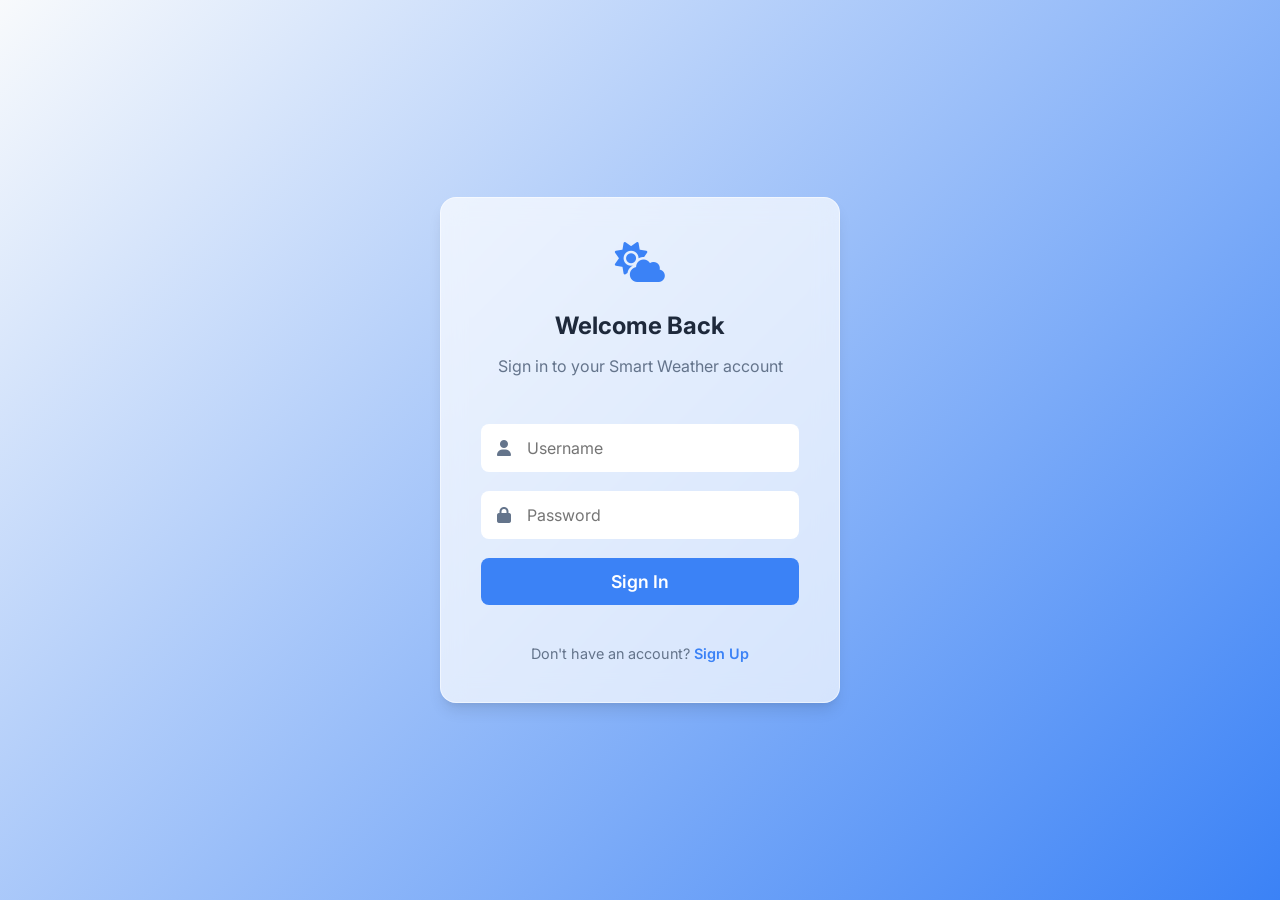
==== farmer.html @ 43851e6f "Initial commit: Smart Weather Release" ====
<!DOCTYPE html>
<html lang="en">

<head>
    <meta charset="UTF-8">
    <meta name="viewport" content="width=device-width, initial-scale=1.0">
    <title>Farmer Mode - Smart Weather</title>
    <link rel="stylesheet" href="assets/css/style.css">
    <link rel="stylesheet" href="https://cdnjs.cloudflare.com/ajax/libs/font-awesome/6.4.0/css/all.min.css">
</head>

<body>

    <nav>
        <a href="index.html" class="logo">
            <i class="fa-solid fa-cloud-sun"></i> Smart Weather
        </a>
        <div class="nav-links">
            <a href="index.html">Dashboard</a>
            <a href="map.html">Explorer Map</a>
            <a href="farmer.html" class="active">Farmer Mode</a>
            <a href="aqi.html">Health & AQI</a>
            <a href="trends.html">Trends</a>
            <a href="alerts.html">Alerts</a>
            <a href="#" id="logout-btn" style="color:var(--alert-danger)"><i class="fa-solid fa-right-from-bracket"></i>
                Logout</a>
        </div>
        <button class="theme-toggle" id="theme-toggle" title="Toggle Dark Mode">
            <i class="fa-solid fa-moon"></i>
        </button>
    </nav>

    <div class="container">
        <header style="margin-bottom: 2rem;">
            <h1><i class="fa-solid fa-seedling" style="color:#10b981;"></i> Farmer Assistant</h1>
            <p style="color: var(--text-secondary);">Localized weather insights tailored for agriculture.</p>
        </header>

        <div class="dashboard-grid">
            <div class="card glass">
                <h3>7-Day Rainfall Forecast</h3>
                <div style="margin-top:1rem;">
                    <p style="color:var(--text-secondary)"><i>Generated using OpenWeather predictive data.</i></p>
                    <ul class="forecast-list" style="margin-top:1rem;">
                        <li class="forecast-item"><span>Today</span> <span>0% chance</span> <span><i
                                    class="fa-solid fa-cloud-sun"></i></span></li>
                        <li class="forecast-item"><span>Tomorrow</span> <span>15% chance</span> <span><i
                                    class="fa-solid fa-cloud"></i></span></li>
                        <li class="forecast-item" style="border-left: 3px solid var(--alert-info)"><span>Day 3</span>
                            <span>85% chance - Heavy Rain</span> <span><i
                                    class="fa-solid fa-cloud-showers-heavy"></i></span>
                        </li>
                        <li class="forecast-item"><span>Day 4</span> <span>20% chance</span> <span><i
                                    class="fa-solid fa-cloud-sun"></i></span></li>
                        <li class="forecast-item"><span>Day 5</span> <span>0% chance</span> <span><i
                                    class="fa-solid fa-sun"></i></span></li>
                    </ul>
                </div>
            </div>

            <div class="card glass">
                <h3><i class="fa-solid fa-tractor" style="color:var(--alert-warning)"></i> Smart Farming Advice</h3>
                <div style="margin-top:1rem;">
                    <div class="suggestion-box success">
                        <i class="fa-solid fa-seedling"></i>
                        <div>
                            <strong>Sowing Advisory</strong> <br>
                            Soil moisture is adequate for sowing early rabi crops today.
                        </div>
                    </div>

                    <div class="suggestion-box danger">
                        <i class="fa-solid fa-spray-can-sparkles"></i>
                        <div>
                            <strong>Pesticide Alert</strong> <br>
                            High chance of rain on Day 3. <b>Avoid pesticide/fertilizer spraying</b> for the next 48
                            hours to prevent wash-off.
                        </div>
                    </div>

                    <div class="suggestion-box warning">
                        <i class="fa-solid fa-wheat-awn"></i>
                        <div>
                            <strong>Harvesting Advisory</strong> <br>
                            If harvesting, complete work by tomorrow evening before the expected showers.
                        </div>
                    </div>
                </div>
            </div>
        </div>
    </div>

    <footer>
        <p>&copy; 2026 Smart Weather Advisory System | Built by Rudraksh Thakare</p>
    </footer>

    <script src="assets/js/main.js"></script>
</body>

</html>
---- assets/css/style.css ----
/* assets/css/style.css */
@import url('https://fonts.googleapis.com/css2?family=Inter:wght@300;400;500;600;700&display=swap');

:root {
   /* Light Mode Colors */
   --bg-primary: #f8fafc;
   --bg-secondary: #ffffff;
   --text-primary: #1e293b;
   --text-secondary: #64748b;
   --accent: #3b82f6;
   --accent-hover: #2563eb;
   --card-bg: rgba(255, 255, 255, 0.7);
   --card-border: rgba(255, 255, 255, 0.5);
   --shadow: 0 10px 15px -3px rgba(0, 0, 0, 0.1), 0 4px 6px -2px rgba(0, 0, 0, 0.05);
   --alert-danger: #ef4444;
   --alert-warning: #f59e0b;
   --alert-info: #0ea5e9;
   --alert-success: #10b981;
}

[data-theme="dark"] {
   /* Dark Mode Colors */
   --bg-primary: #0f172a;
   --bg-secondary: #1e293b;
   --text-primary: #f8fafc;
   --text-secondary: #94a3b8;
   --accent: #60a5fa;
   --accent-hover: #93c5fd;
   --card-bg: rgba(30, 41, 59, 0.7);
   --card-border: rgba(255, 255, 255, 0.1);
   --shadow: 0 10px 15px -3px rgba(0, 0, 0, 0.5), 0 4px 6px -2px rgba(0, 0, 0, 0.3);
}

* {
    margin: 0;
    padding: 0;
    box-sizing: border-box;
    font-family: 'Inter', sans-serif;
    transition: background-color 0.3s ease, color 0.3s ease;
}

body {
    background-color: var(--bg-primary);
    color: var(--text-primary);
    min-height: 100vh;
    display: flex;
    flex-direction: column;
}

/* Glassmorphism Classes */
.glass {
    background: var(--card-bg);
    backdrop-filter: blur(12px);
    -webkit-backdrop-filter: blur(12px);
    border: 1px solid var(--card-border);
    box-shadow: var(--shadow);
    border-radius: 16px;
}

/* Navbar */
nav {
    display: flex;
    justify-content: space-between;
    align-items: center;
    padding: 1rem 5%;
    background: var(--bg-secondary);
    box-shadow: 0 2px 4px rgba(0,0,0,0.05);
    position: sticky;
    top: 0;
    z-index: 100;
}

.logo {
    font-size: 1.5rem;
    font-weight: 700;
    color: var(--accent);
    text-decoration: none;
    display: flex;
    align-items: center;
    gap: 0.5rem;
}

.nav-links {
    display: flex;
    gap: 1.5rem;
    align-items: center;
}

.nav-links a {
    text-decoration: none;
    color: var(--text-secondary);
    font-weight: 500;
    transition: color 0.2s;
}

.nav-links a:hover, .nav-links a.active {
    color: var(--accent);
}

.theme-toggle {
    background: none;
    border: none;
    color: var(--text-primary);
    font-size: 1.2rem;
    cursor: pointer;
    padding: 0.5rem;
    border-radius: 50%;
    transition: background 0.2s;
}

.theme-toggle:hover {
    background: rgba(0,0,0,0.05);
}

[data-theme="dark"] .theme-toggle:hover {
    background: rgba(255,255,255,0.1);
}

/* Main Container */
.container {
    max-width: 1200px;
    margin: 2rem auto;
    padding: 0 1rem;
    flex: 1;
    width: 100%;
}

/* Grid Layouts */
.dashboard-grid {
    display: grid;
    grid-template-columns: repeat(auto-fit, minmax(300px, 1fr));
    gap: 1.5rem;
    margin-top: 2rem;
}

.card {
    padding: 1.5rem;
    display: flex;
    flex-direction: column;
    gap: 1rem;
}

/* Weather Specific Components */
.weather-main {
    text-align: center;
}

.temp-large {
    font-size: 4rem;
    font-weight: 700;
    color: var(--text-primary);
}

.weather-desc {
    font-size: 1.2rem;
    color: var(--text-secondary);
    text-transform: capitalize;
}

.weather-icon-large {
    width: 120px;
    height: 120px;
    margin: 0 auto;
}

.weather-details {
    display: flex;
    justify-content: space-around;
    padding-top: 1rem;
    border-top: 1px solid var(--card-border);
}

.detail-item {
    display: flex;
    flex-direction: column;
    align-items: center;
    gap: 0.5rem;
}

.detail-value {
    font-weight: 600;
    font-size: 1.1rem;
}

/* Forecast List */
.forecast-list {
    display: flex;
    flex-direction: column;
    gap: 1rem;
}

.forecast-item {
    display: flex;
    justify-content: space-between;
    align-items: center;
    padding: 0.8rem;
    border-radius: 8px;
    background: rgba(0,0,0,0.03);
}

[data-theme="dark"] .forecast-item {
    background: rgba(255,255,255,0.05);
}

.forecast-item img {
    width: 40px;
}

/* Suggestions Box */
.suggestion-box {
    padding: 1rem;
    border-radius: 8px;
    margin-top: 0.5rem;
    display: flex;
    align-items: flex-start;
    gap: 1rem;
}

.suggestion-box i {
    font-size: 1.5rem;
}

.suggestion-box.info { background: rgba(14, 165, 233, 0.1); color: var(--alert-info); }
.suggestion-box.warning { background: rgba(245, 158, 11, 0.1); color: var(--alert-warning); }
.suggestion-box.danger { background: rgba(239, 68, 68, 0.1); color: var(--alert-danger); }
.suggestion-box.success { background: rgba(16, 185, 129, 0.1); color: var(--alert-success); }


/* Loading Spinner */
.loader {
    border: 4px solid var(--card-border);
    border-top: 4px solid var(--accent);
    border-radius: 50%;
    width: 40px;
    height: 40px;
    animation: spin 1s linear infinite;
    margin: 2rem auto;
}

@keyframes spin {
    0% { transform: rotate(0deg); }
    100% { transform: rotate(360deg); }
}

/* Buttons */
.btn {
    background: var(--accent);
    color: white;
    border: none;
    padding: 0.5rem 1rem;
    border-radius: 6px;
    cursor: pointer;
    font-weight: 500;
    transition: background 0.2s;
}

.btn:hover {
    background: var(--accent-hover);
}

/* Alerts Page */
.alert-card {
    border-left: 4px solid var(--alert-warning);
}
.alert-card.critical { border-left-color: var(--alert-danger); }
.alert-card.high { border-left-color: var(--alert-danger); }
.alert-card.medium { border-left-color: var(--alert-warning); }
.alert-card.low { border-left-color: var(--alert-info); }

/* Footer */
footer {
    text-align: center;
    padding: 2rem;
    margin-top: auto;
    color: var(--text-secondary);
    font-size: 0.9rem;
}

/* Responsive */
@media (max-width: 768px) {
    .nav-links {
        display: none; /* In a real app, implement a hamburger menu here */
    }
}
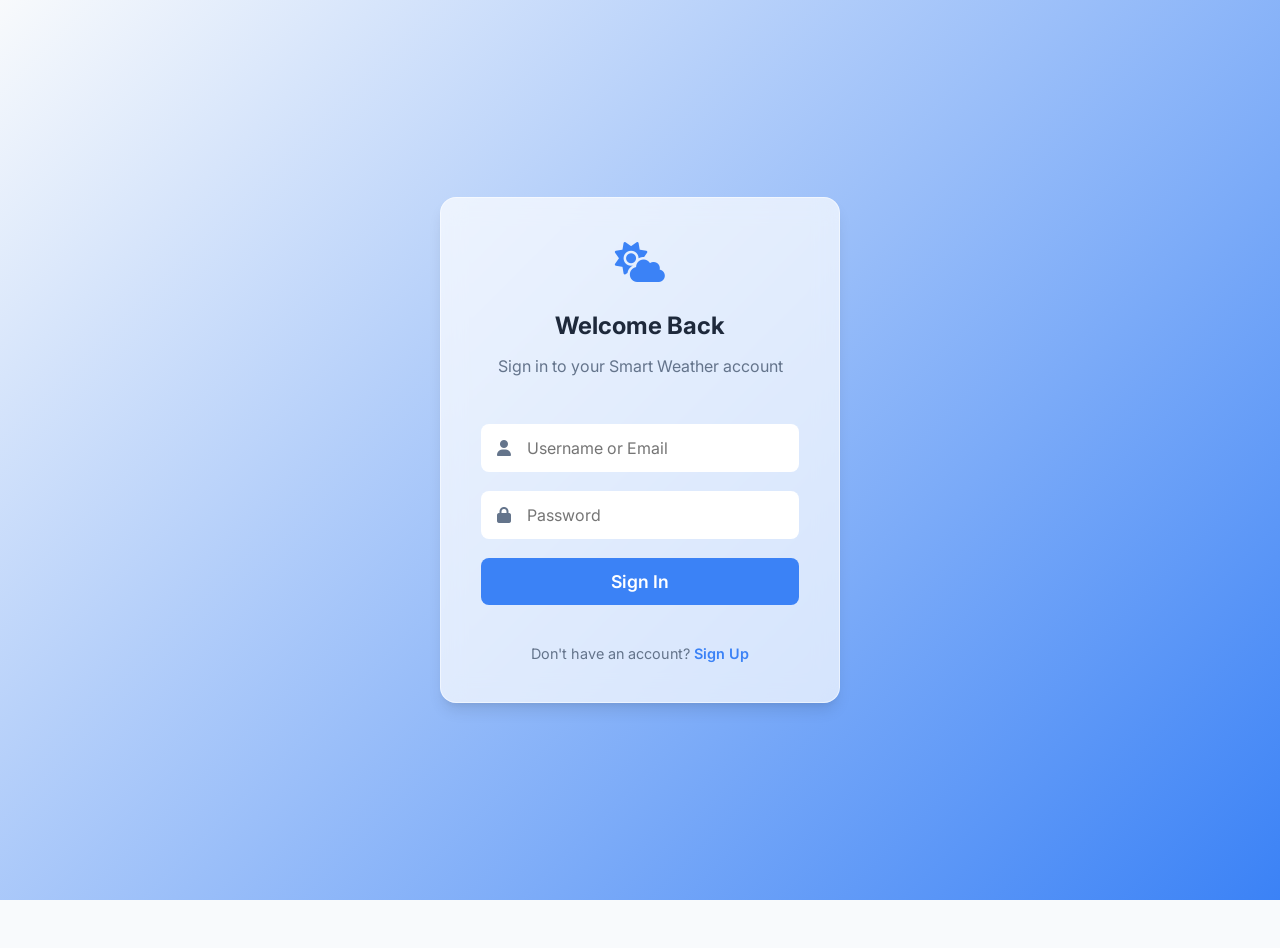
==== commit fa66c70f: "update: latest project changes" ====
--- a/farmer.html
+++ b/farmer.html
@@ -30,10 +30,22 @@
         </button>
     </nav>
 
-    <div class="container">
-        <header style="margin-bottom: 2rem;">
-            <h1><i class="fa-solid fa-seedling" style="color:#10b981;"></i> Farmer Assistant</h1>
-            <p style="color: var(--text-secondary);">Localized weather insights tailored for agriculture.</p>
+    <div class="container" id="farmer-content">
+        <header style="margin-bottom: 2rem; display: flex; justify-content: space-between; align-items: center; flex-wrap: wrap; gap: 1rem;">
+            <div>
+                <h1><i class="fa-solid fa-seedling" style="color:#10b981;"></i> Farmer Assistant</h1>
+                <p style="color: var(--text-secondary);">Localized weather insights tailored for agriculture.</p>
+            </div>
+            <div style="display: flex; align-items: center; gap: 0.5rem; background: var(--card-bg); padding: 0.5rem 1rem; border-radius: 8px; border: 1px solid var(--card-border);">
+                <i class="fa-solid fa-wheat-awn" style="color:var(--accent);"></i>
+                <label for="crop-selector" style="font-weight: 600;">Active Crop:</label>
+                <select id="crop-selector" style="background: transparent; border: none; color: var(--text-primary); font-family: inherit; font-size: 1rem; cursor: pointer; outline: none;">
+                    <option value="generic">Mixed / Generic</option>
+                    <option value="wheat">Wheat</option>
+                    <option value="rice">Rice</option>
+                    <option value="cotton">Cotton</option>
+                </select>
+            </div>
         </header>
 
         <div class="dashboard-grid">
@@ -41,48 +53,55 @@
                 <h3>7-Day Rainfall Forecast</h3>
                 <div style="margin-top:1rem;">
                     <p style="color:var(--text-secondary)"><i>Generated using OpenWeather predictive data.</i></p>
-                    <ul class="forecast-list" style="margin-top:1rem;">
-                        <li class="forecast-item"><span>Today</span> <span>0% chance</span> <span><i
-                                    class="fa-solid fa-cloud-sun"></i></span></li>
-                        <li class="forecast-item"><span>Tomorrow</span> <span>15% chance</span> <span><i
-                                    class="fa-solid fa-cloud"></i></span></li>
-                        <li class="forecast-item" style="border-left: 3px solid var(--alert-info)"><span>Day 3</span>
-                            <span>85% chance - Heavy Rain</span> <span><i
-                                    class="fa-solid fa-cloud-showers-heavy"></i></span>
-                        </li>
-                        <li class="forecast-item"><span>Day 4</span> <span>20% chance</span> <span><i
-                                    class="fa-solid fa-cloud-sun"></i></span></li>
-                        <li class="forecast-item"><span>Day 5</span> <span>0% chance</span> <span><i
-                                    class="fa-solid fa-sun"></i></span></li>
+                    <ul class="forecast-list" id="farmer-forecast-list" style="margin-top:1rem;">
+                        <!-- Forecast items will be injected here dynamically -->
+                        <li class="forecast-item"><span>Loading...</span></li>
                     </ul>
                 </div>
             </div>
 
-            <div class="card glass">
-                <h3><i class="fa-solid fa-tractor" style="color:var(--alert-warning)"></i> Smart Farming Advice</h3>
+            <div class="card glass" id="soil-data-card" style="display: none;">
+                <h3><i class="fa-solid fa-layer-group" style="color:var(--accent)"></i> Advanced Soil Data</h3>
                 <div style="margin-top:1rem;">
-                    <div class="suggestion-box success">
-                        <i class="fa-solid fa-seedling"></i>
-                        <div>
-                            <strong>Sowing Advisory</strong> <br>
-                            Soil moisture is adequate for sowing early rabi crops today.
+                    <p style="color:var(--text-secondary); margin-bottom: 1rem;"><i>Calculated local agrometrics.</i></p>
+                    
+                    <div class="weather-details" style="display:flex; flex-direction:column; gap:0.5rem; justify-content: flex-start; padding-top: 0; border: none;">
+                        <div class="detail-item" style="flex-direction: row; justify-content: space-between; padding: 1rem; background: rgba(0,0,0,0.03); border-radius: 8px;">
+                            <div style="display:flex; align-items:center; gap:0.5rem;">
+                                <i class="fa-solid fa-temperature-arrow-down" style="color:var(--alert-danger)"></i>
+                                <span>Soil Temperature</span>
+                            </div>
+                            <span class="detail-value" id="farmer-soil-temp">--°C</span>
+                        </div>
+                        
+                        <div class="detail-item" style="flex-direction: row; justify-content: space-between; padding: 1rem; background: rgba(0,0,0,0.03); border-radius: 8px;">
+                            <div style="display:flex; align-items:center; gap:0.5rem;">
+                                <i class="fa-solid fa-water" style="color:var(--alert-info)"></i>
+                                <span>Soil Moisture</span>
+                            </div>
+                            <span class="detail-value" id="farmer-soil-moisture">--%</span>
+                        </div>
+                        
+                        <div class="detail-item" style="flex-direction: row; justify-content: space-between; padding: 1rem; background: rgba(0,0,0,0.03); border-radius: 8px;">
+                            <div style="display:flex; align-items:center; gap:0.5rem;">
+                                <i class="fa-solid fa-droplet-slash" style="color:var(--alert-warning)"></i>
+                                <span>Evapotranspiration</span>
+                            </div>
+                            <span class="detail-value" id="farmer-evapo">-- mm/d</span>
                         </div>
                     </div>
+                </div>
+            </div>
 
-                    <div class="suggestion-box danger">
-                        <i class="fa-solid fa-spray-can-sparkles"></i>
+            <div class="card glass" style="grid-column: 1 / -1;">
+                <h3><i class="fa-solid fa-tractor" style="color:var(--alert-warning)"></i> Smart Farming Advice</h3>
+                <div id="farmer-advice-list" style="margin-top:1rem;">
+                    <!-- Advice items will be injected here dynamically -->
+                    <div class="suggestion-box info">
+                        <i class="fa-solid fa-spinner fa-spin"></i>
                         <div>
-                            <strong>Pesticide Alert</strong> <br>
-                            High chance of rain on Day 3. <b>Avoid pesticide/fertilizer spraying</b> for the next 48
-                            hours to prevent wash-off.
-                        </div>
-                    </div>
-
-                    <div class="suggestion-box warning">
-                        <i class="fa-solid fa-wheat-awn"></i>
-                        <div>
-                            <strong>Harvesting Advisory</strong> <br>
-                            If harvesting, complete work by tomorrow evening before the expected showers.
+                            <strong>Analyzing data...</strong> <br>
+                            Fetching localized weather insights...
                         </div>
                     </div>
                 </div>
--- a/assets/css/style.css
+++ b/assets/css/style.css
@@ -116,6 +116,12 @@
     background: rgba(255,255,255,0.1);
 }
 
+/* Form Dropdowns in Dark Mode */
+[data-theme="dark"] select option {
+    background-color: var(--bg-secondary);
+    color: var(--text-primary);
+}
+
 /* Main Container */
 .container {
     max-width: 1200px;
